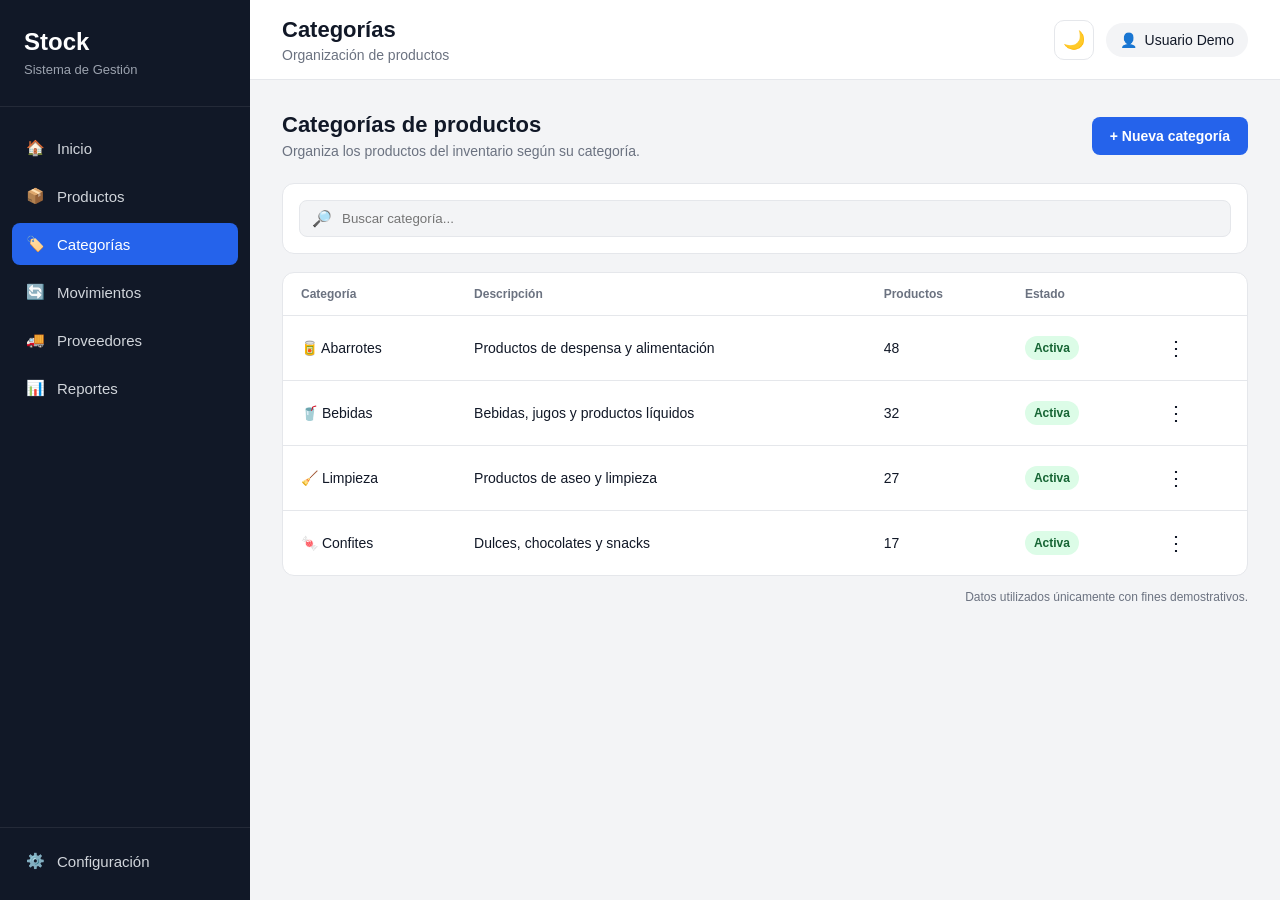
==== pages/categorias.html @ 39310c09 "feat:crear categorias" ====
<!DOCTYPE html>
<html lang="es">
<head>
    <meta charset="UTF-8">
    <meta name="viewport" content="width=device-width, initial-scale=1.0">

    <title>Categorías | Sistema de Stock</title>

    <link rel="stylesheet" href="../css/styles.css">
</head>

<body>

<div class="app">

    <aside class="sidebar">

        <div class="sidebar-logo">
            <h2>Stock</h2>
            <span>Sistema de Gestión</span>
        </div>

        <nav class="sidebar-menu">

            <a href="../index.html" class="menu-item">
                <span>🏠</span>
                Inicio
            </a>

            <a href="productos.html" class="menu-item">
                <span>📦</span>
                Productos
            </a>

            <a href="categorias.html" class="menu-item active">
                <span>🏷️</span>
                Categorías
            </a>

            <a href="movimientos.html" class="menu-item">
                <span>🔄</span>
                Movimientos
            </a>

            <a href="proveedores.html" class="menu-item">
                <span>🚚</span>
                Proveedores
            </a>

            <a href="reportes.html" class="menu-item">
                <span>📊</span>
                Reportes
            </a>

        </nav>

        <div class="sidebar-footer">

            <a href="configuracion.html" class="menu-item">
                <span>⚙️</span>
                Configuración
            </a>

        </div>

    </aside>


    <main class="main-content">

        <header class="topbar">

            <div>
                <h1>Categorías</h1>
                <p>Organización de productos</p>
            </div>

            <div class="topbar-actions">

                <button id="theme-toggle"
                        class="theme-toggle"
                        title="Cambiar tema">
                    🌙
                </button>

                <div class="demo-user">
                    <span>👤</span>
                    Usuario Demo
                </div>

            </div>

        </header>


        <section class="page-content">

            <div class="page-header">

                <div>
                    <h2>Categorías de productos</h2>
                    <p>
                        Organiza los productos del inventario
                        según su categoría.
                    </p>
                </div>

                <button class="primary-button">
                    + Nueva categoría
                </button>

            </div>


            <div class="toolbar">

                <div class="search-box">
                    <span>🔎</span>

                    <input
                        type="text"
                        placeholder="Buscar categoría..."
                    >
                </div>

            </div>


            <div class="table-container">

                <table class="data-table">

                    <thead>
                        <tr>
                            <th>Categoría</th>
                            <th>Descripción</th>
                            <th>Productos</th>
                            <th>Estado</th>
                            <th></th>
                        </tr>
                    </thead>

                    <tbody>

                        <tr>
                            <td>🥫 Abarrotes</td>
                            <td>Productos de despensa y alimentación</td>
                            <td>48</td>

                            <td>
                                <span class="status normal">
                                    Activa
                                </span>
                            </td>

                            <td>
                                <button class="table-action">⋮</button>
                            </td>
                        </tr>


                        <tr>
                            <td>🥤 Bebidas</td>
                            <td>Bebidas, jugos y productos líquidos</td>
                            <td>32</td>

                            <td>
                                <span class="status normal">
                                    Activa
                                </span>
                            </td>

                            <td>
                                <button class="table-action">⋮</button>
                            </td>
                        </tr>


                        <tr>
                            <td>🧹 Limpieza</td>
                            <td>Productos de aseo y limpieza</td>
                            <td>27</td>

                            <td>
                                <span class="status normal">
                                    Activa
                                </span>
                            </td>

                            <td>
                                <button class="table-action">⋮</button>
                            </td>
                        </tr>


                        <tr>
                            <td>🍬 Confites</td>
                            <td>Dulces, chocolates y snacks</td>
                            <td>17</td>

                            <td>
                                <span class="status normal">
                                    Activa
                                </span>
                            </td>

                            <td>
                                <button class="table-action">⋮</button>
                            </td>
                        </tr>

                    </tbody>

                </table>

            </div>


            <p class="demo-note">
                Datos utilizados únicamente con fines demostrativos.
            </p>

        </section>

    </main>

</div>

<script src="../js/app.js"></script>

</body>
</html>
---- css/styles.css ----
/* ==============================
   CONFIGURACIÓN GENERAL
================================= */

* {
    margin: 0;
    padding: 0;
    box-sizing: border-box;
}

:root {
    --sidebar-bg: #111827;
    --sidebar-hover: #1f2937;
    --sidebar-active: #2563eb;

    --background: #f3f4f6;
    --surface: #ffffff;

    --text-primary: #111827;
    --text-secondary: #6b7280;

    --border: #e5e7eb;

    --primary: #2563eb;
    --primary-hover: #1d4ed8;

    --radius: 12px;
}

body {
    font-family: Arial, Helvetica, sans-serif;
    background: var(--background);
    color: var(--text-primary);
}

button,
a {
    font-family: inherit;
}

a {
    text-decoration: none;
}


/* ==============================
   ESTRUCTURA PRINCIPAL
================================= */

.app {
    display: flex;
    min-height: 100vh;
}


/* ==============================
   SIDEBAR
================================= */

.sidebar {
    width: 250px;
    min-height: 100vh;

    background: var(--sidebar-bg);
    color: white;

    display: flex;
    flex-direction: column;

    position: fixed;
    top: 0;
    left: 0;
}

.sidebar-logo {
    padding: 28px 24px;
    border-bottom: 1px solid rgba(255,255,255,0.08);
}

.sidebar-logo h2 {
    font-size: 24px;
    margin-bottom: 4px;
}

.sidebar-logo span {
    font-size: 13px;
    color: #9ca3af;
}


/* ==============================
   MENÚ
================================= */

.sidebar-menu {
    padding: 20px 12px;
    flex: 1;
}

.menu-item {
    display: flex;
    align-items: center;
    gap: 12px;

    color: #d1d5db;

    padding: 12px 14px;
    margin-bottom: 6px;

    border-radius: 8px;

    font-size: 15px;

    transition: 0.2s ease;
}

.menu-item:hover {
    background: var(--sidebar-hover);
    color: white;
}

.menu-item.active {
    background: var(--sidebar-active);
    color: white;
}

.sidebar-footer {
    padding: 12px;
    border-top: 1px solid rgba(255,255,255,0.08);
}


/* ==============================
   CONTENIDO PRINCIPAL
================================= */

.main-content {
    margin-left: 250px;
    width: calc(100% - 250px);
    min-height: 100vh;
}


/* ==============================
   TOPBAR
================================= */

.topbar {
    background: var(--surface);

    min-height: 80px;

    display: flex;
    align-items: center;
    justify-content: space-between;

    padding: 16px 32px;

    border-bottom: 1px solid var(--border);
}

.topbar h1 {
    font-size: 22px;
    margin-bottom: 4px;
}

.topbar p {
    color: var(--text-secondary);
    font-size: 14px;
}

.demo-user {
    display: flex;
    align-items: center;
    gap: 8px;

    padding: 9px 14px;

    background: var(--background);

    border-radius: 20px;

    font-size: 14px;
}


/* ==============================
   DASHBOARD
================================= */

.dashboard {
    padding: 32px;
}

.welcome {
    margin-bottom: 28px;
}

.welcome h2 {
    font-size: 24px;
    margin-bottom: 6px;
}

.welcome p {
    color: var(--text-secondary);
    font-size: 15px;
}


/* ==============================
   TARJETAS ESTADÍSTICAS
================================= */

.stats {
    display: grid;

    grid-template-columns:
        repeat(4, minmax(180px, 1fr));

    gap: 20px;

    margin-bottom: 28px;
}

.stat-card {
    background: var(--surface);

    border: 1px solid var(--border);

    border-radius: var(--radius);

    padding: 22px;

    display: flex;
    align-items: center;

    gap: 16px;

    transition: 0.2s ease;
}

.stat-card:hover {
    transform: translateY(-2px);

    box-shadow:
        0 8px 20px rgba(0,0,0,0.06);
}

.stat-icon {
    width: 48px;
    height: 48px;

    display: flex;
    align-items: center;
    justify-content: center;

    background: #eff6ff;

    border-radius: 10px;

    font-size: 23px;
}

.stat-card p {
    color: var(--text-secondary);

    font-size: 13px;

    margin-bottom: 5px;
}

.stat-card h3 {
    font-size: 25px;
}


/* ==============================
   PANELES
================================= */

.dashboard-grid {
    display: grid;

    grid-template-columns:
        2fr 1fr;

    gap: 20px;
}

.panel {
    background: var(--surface);

    border: 1px solid var(--border);

    border-radius: var(--radius);

    padding: 22px;

    min-height: 220px;
}

.panel-header {
    display: flex;
    justify-content: space-between;
    align-items: center;

    margin-bottom: 20px;
}

.panel-header h3 {
    font-size: 17px;
}

.panel-header button {
    border: none;

    background: transparent;

    color: var(--primary);

    cursor: pointer;

    font-size: 14px;
}

.panel-header button:hover {
    color: var(--primary-hover);
}

.placeholder {
    color: var(--text-secondary);

    font-size: 14px;

    line-height: 1.6;

    padding: 30px;

    text-align: center;

    border: 2px dashed var(--border);

    border-radius: 8px;
}

/* ==============================
   MODO OSCURO
================================= */

body.dark-mode {
    --background: #0f172a;
    --surface: #1e293b;

    --text-primary: #f8fafc;
    --text-secondary: #94a3b8;

    --border: #334155;

    --sidebar-bg: #020617;
    --sidebar-hover: #1e293b;
    --sidebar-active: #2563eb;
}

/* ==============================
   ACCIONES TOPBAR
================================= */

.topbar-actions {
    display: flex;
    align-items: center;
    gap: 12px;
}

.theme-toggle {
    width: 40px;
    height: 40px;

    display: flex;
    align-items: center;
    justify-content: center;

    border: 1px solid var(--border);
    border-radius: 10px;

    background: var(--surface);
    color: var(--text-primary);

    font-size: 18px;

    cursor: pointer;

    transition: 0.2s ease;
}

.theme-toggle:hover {
    background: var(--background);
    transform: translateY(-1px);
}


/* Transición entre temas */

body,
.topbar,
.stat-card,
.panel,
.demo-user,
.theme-toggle {
    transition:
        background-color 0.25s ease,
        color 0.25s ease,
        border-color 0.25s ease;
}


/* Ajustes específicos modo oscuro */

body.dark-mode .stat-icon {
    background: #334155;
}

body.dark-mode .demo-user {
    background: #334155;
}

body.dark-mode .placeholder {
    background: rgba(15, 23, 42, 0.25);
}

/* ==============================
   RESPONSIVE
================================= */

@media (max-width: 1100px) {

    .stats {
        grid-template-columns:
            repeat(2, 1fr);
    }

}

@media (max-width: 750px) {

    .sidebar {
        width: 75px;
    }

    .sidebar-logo span,
    .menu-item:not(.active) {
        font-size: 0;
    }

    .sidebar-logo h2 {
        font-size: 16px;
    }

    .main-content {
        margin-left: 75px;
        width: calc(100% - 75px);
    }

    .stats {
        grid-template-columns: 1fr;
    }

    .dashboard-grid {
        grid-template-columns: 1fr;
    }

    .dashboard {
        padding: 20px;
    }

    .topbar {
        padding: 16px 20px;
    }
}

/* ==============================
   CONTENIDO DE PÁGINAS
================================= */

.page-content {
    padding: 32px;
}

.page-header {
    display: flex;
    justify-content: space-between;
    align-items: center;
    gap: 20px;

    margin-bottom: 24px;
}

.page-header h2 {
    font-size: 22px;
    margin-bottom: 5px;
}

.page-header p {
    color: var(--text-secondary);
    font-size: 14px;
}


/* ==============================
   BOTONES
================================= */

.primary-button {
    background: var(--primary);
    color: white;

    border: none;
    border-radius: 8px;

    padding: 11px 18px;

    font-size: 14px;
    font-weight: 600;

    cursor: pointer;

    transition: 0.2s ease;
}

.primary-button:hover {
    background: var(--primary-hover);
}


/* ==============================
   BÚSQUEDA Y FILTROS
================================= */

.toolbar {
    display: flex;
    gap: 12px;
    flex-wrap: wrap;

    background: var(--surface);

    border: 1px solid var(--border);
    border-radius: var(--radius);

    padding: 16px;

    margin-bottom: 18px;
}

.search-box {
    flex: 1;

    min-width: 240px;

    display: flex;
    align-items: center;

    gap: 10px;

    border: 1px solid var(--border);
    border-radius: 8px;

    padding: 0 12px;

    background: var(--background);
}

.search-box input {
    width: 100%;

    border: none;
    outline: none;

    background: transparent;
    color: var(--text-primary);

    padding: 10px 0;
}

.toolbar select {
    border: 1px solid var(--border);
    border-radius: 8px;

    padding: 10px 12px;

    background: var(--background);
    color: var(--text-primary);

    outline: none;
}


/* ==============================
   TABLAS
================================= */

.table-container {
    background: var(--surface);

    border: 1px solid var(--border);
    border-radius: var(--radius);

    overflow-x: auto;
}

.data-table {
    width: 100%;

    border-collapse: collapse;

    min-width: 750px;
}

.data-table th {
    text-align: left;

    padding: 14px 18px;

    color: var(--text-secondary);

    font-size: 12px;
    font-weight: 600;

    border-bottom: 1px solid var(--border);
}

.data-table td {
    padding: 16px 18px;

    font-size: 14px;

    border-bottom: 1px solid var(--border);
}

.data-table tbody tr:last-child td {
    border-bottom: none;
}

.data-table tbody tr:hover {
    background: var(--background);
}


/* ==============================
   ESTADOS
================================= */

.status {
    display: inline-block;

    padding: 5px 9px;

    border-radius: 20px;

    font-size: 12px;
    font-weight: 600;
}

.status.normal {
    background: #dcfce7;
    color: #166534;
}

.status.warning {
    background: #fef3c7;
    color: #92400e;
}

.status.danger {
    background: #fee2e2;
    color: #991b1b;
}


/* ==============================
   ACCIONES TABLA
================================= */

.table-action {
    border: none;

    background: transparent;
    color: var(--text-primary);

    cursor: pointer;

    font-size: 20px;

    padding: 4px 8px;

    border-radius: 6px;
}

.table-action:hover {
    background: var(--background);
}


/* ==============================
   INDICADOR DEMO
================================= */

.demo-note {
    margin-top: 14px;

    text-align: right;

    color: var(--text-secondary);

    font-size: 12px;
}


/* ==============================
   RESPONSIVE PÁGINAS
================================= */

@media (max-width: 750px) {

    .page-content {
        padding: 20px;
    }

    .page-header {
        align-items: flex-start;
        flex-direction: column;
    }

}
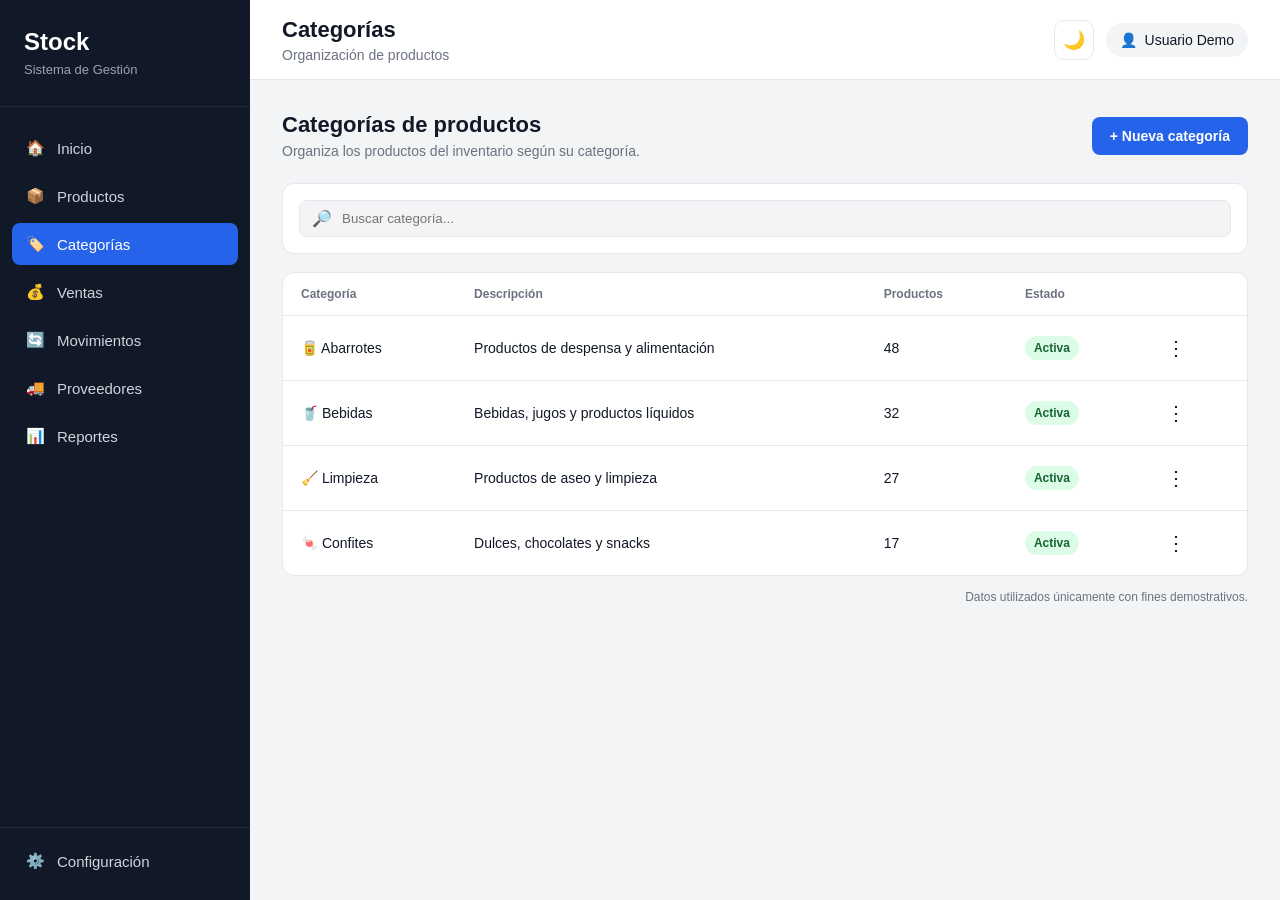
==== commit cbcedd76: "fix: mantener opcion de ventas visible en todas las vistas" ====
--- a/pages/categorias.html
+++ b/pages/categorias.html
@@ -35,6 +35,11 @@
             <a href="categorias.html" class="menu-item active">
                 <span>🏷️</span>
                 Categorías
+            </a>
+
+            <a href="ventas.html" class="menu-item">
+                <span>💰</span>
+                Ventas
             </a>
 
             <a href="movimientos.html" class="menu-item">
--- a/css/styles.css
+++ b/css/styles.css
@@ -729,4 +729,183 @@
         flex-direction: column;
     }
 
+}
+
+/* ==============================
+   VENTAS
+================================= */
+
+.sales-layout {
+    display: grid;
+
+    grid-template-columns:
+        minmax(0, 1.4fr)
+        minmax(320px, 1fr);
+
+    gap: 20px;
+}
+
+.sale-search {
+    margin-bottom: 18px;
+}
+
+.sale-products {
+    display: flex;
+    flex-direction: column;
+
+    gap: 10px;
+}
+
+.sale-product {
+    width: 100%;
+
+    display: flex;
+    justify-content: space-between;
+    align-items: center;
+
+    padding: 14px;
+
+    border: 1px solid var(--border);
+    border-radius: 8px;
+
+    background: var(--background);
+    color: var(--text-primary);
+
+    cursor: pointer;
+
+    text-align: left;
+
+    transition: 0.2s ease;
+}
+
+.sale-product:hover {
+    border-color: var(--primary);
+    transform: translateY(-1px);
+}
+
+.sale-product div {
+    display: flex;
+    flex-direction: column;
+
+    gap: 4px;
+}
+
+.sale-product span {
+    color: var(--text-secondary);
+    font-size: 12px;
+}
+
+
+/* CARRITO */
+
+.sale-cart {
+    display: flex;
+    flex-direction: column;
+
+    gap: 10px;
+
+    margin-bottom: 20px;
+}
+
+.cart-item {
+    display: flex;
+    justify-content: space-between;
+    align-items: center;
+
+    padding: 12px 0;
+
+    border-bottom: 1px solid var(--border);
+}
+
+.cart-item div {
+    display: flex;
+    flex-direction: column;
+
+    gap: 4px;
+}
+
+.cart-item span {
+    color: var(--text-secondary);
+    font-size: 12px;
+}
+
+
+/* TOTAL */
+
+.sale-total {
+    display: flex;
+    justify-content: space-between;
+    align-items: center;
+
+    padding: 18px 0;
+
+    border-top: 2px solid var(--border);
+
+    font-size: 18px;
+}
+
+.sale-total strong {
+    font-size: 25px;
+}
+
+
+/* MEDIOS DE PAGO */
+
+.payment-section {
+    margin-top: 10px;
+}
+
+.payment-section label {
+    display: block;
+
+    margin-bottom: 10px;
+
+    color: var(--text-secondary);
+
+    font-size: 13px;
+}
+
+.payment-options {
+    display: grid;
+
+    grid-template-columns:
+        repeat(2, 1fr);
+
+    gap: 8px;
+
+    margin-bottom: 18px;
+}
+
+.payment-options button {
+    padding: 11px;
+
+    border: 1px solid var(--border);
+    border-radius: 8px;
+
+    background: var(--background);
+    color: var(--text-primary);
+
+    cursor: pointer;
+
+    transition: 0.2s ease;
+}
+
+.payment-options button:hover {
+    border-color: var(--primary);
+    background: var(--surface);
+}
+
+.confirm-sale {
+    width: 100%;
+}
+
+
+/* RESPONSIVE */
+
+@media (max-width: 900px) {
+
+    .sales-layout {
+        grid-template-columns: 1fr;
+    }
+
 }
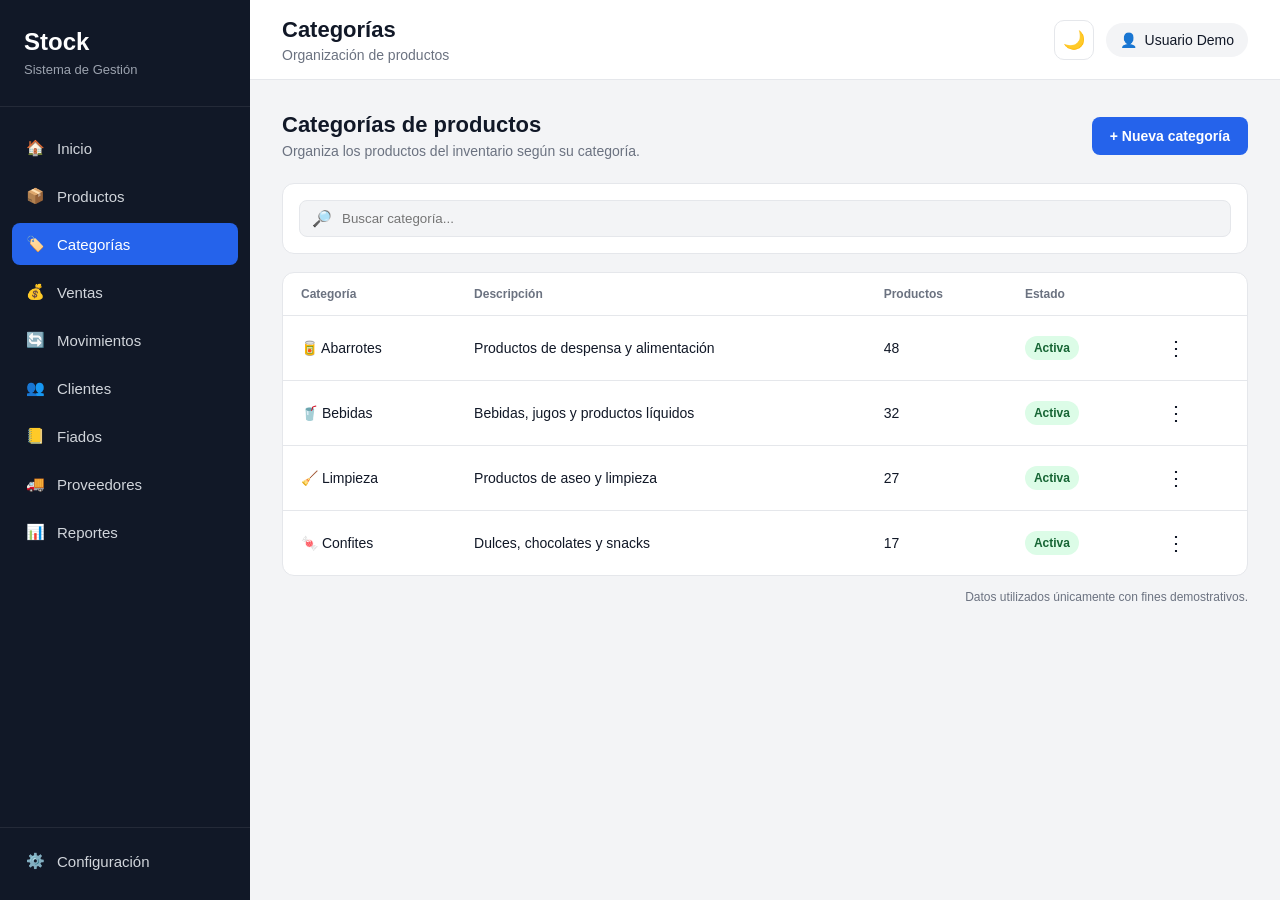
==== commit 1d7c5b19: "feat: agregar vista de fiados y actualizar navegacion" ====
--- a/pages/categorias.html
+++ b/pages/categorias.html
@@ -45,6 +45,16 @@
             <a href="movimientos.html" class="menu-item">
                 <span>🔄</span>
                 Movimientos
+            </a>
+
+            <a href="clientes.html" class="menu-item">
+                <span>👥</span>
+                Clientes
+            </a>
+
+            <a href="fiados.html" class="menu-item">
+                <span>📒</span>
+                Fiados
             </a>
 
             <a href="proveedores.html" class="menu-item">
--- a/css/styles.css
+++ b/css/styles.css
@@ -908,4 +908,188 @@
         grid-template-columns: 1fr;
     }
 
+}
+/* ==============================
+   FIADOS
+================================= */
+
+.debt-summary {
+    display: grid;
+
+    grid-template-columns:
+        repeat(2, minmax(200px, 280px));
+
+    gap: 16px;
+
+    margin-bottom: 20px;
+}
+
+
+.fiado-layout {
+    display: grid;
+
+    grid-template-columns:
+        minmax(280px, 0.8fr)
+        minmax(450px, 1.5fr);
+
+    gap: 20px;
+}
+
+
+.fiado-search {
+    margin-bottom: 16px;
+}
+
+
+/* CLIENTES */
+
+.debt-client {
+    display: flex;
+    justify-content: space-between;
+    align-items: center;
+
+    padding: 14px;
+
+    margin-bottom: 8px;
+
+    border: 1px solid var(--border);
+    border-radius: 8px;
+
+    background: var(--background);
+
+    cursor: pointer;
+
+    transition: 0.2s ease;
+}
+
+.debt-client:hover {
+    border-color: var(--primary);
+}
+
+.debt-client div {
+    display: flex;
+    flex-direction: column;
+
+    gap: 4px;
+}
+
+.debt-client span {
+    color: var(--text-secondary);
+
+    font-size: 12px;
+}
+
+.active-client {
+    border-color: var(--primary);
+}
+
+
+/* DETALLE DE DEUDA */
+
+.client-debt-header {
+    display: flex;
+    justify-content: space-between;
+    align-items: flex-start;
+
+    padding-bottom: 18px;
+
+    border-bottom: 1px solid var(--border);
+}
+
+.client-code {
+    color: var(--text-secondary);
+
+    font-size: 12px;
+}
+
+.client-debt-header h3 {
+    margin-top: 4px;
+}
+
+
+.current-debt {
+    display: flex;
+    flex-direction: column;
+
+    text-align: right;
+
+    gap: 4px;
+}
+
+.current-debt span {
+    color: var(--text-secondary);
+
+    font-size: 12px;
+}
+
+.current-debt strong {
+    font-size: 22px;
+}
+
+
+/* HISTORIAL */
+
+.debt-history {
+    margin-top: 20px;
+}
+
+.history-header,
+.history-row {
+    display: grid;
+
+    grid-template-columns:
+        130px 1fr 110px;
+
+    gap: 12px;
+
+    padding: 12px 8px;
+}
+
+.history-header {
+    color: var(--text-secondary);
+
+    font-size: 12px;
+
+    border-bottom: 1px solid var(--border);
+}
+
+.history-row {
+    font-size: 14px;
+
+    border-bottom: 1px solid var(--border);
+}
+
+.history-row strong {
+    text-align: right;
+}
+
+
+.debt-add {
+    color: #dc2626;
+}
+
+.debt-payment {
+    color: #16a34a;
+}
+
+
+.debt-button {
+    margin-top: 20px;
+
+    width: 100%;
+}
+
+
+/* RESPONSIVE */
+
+@media (max-width: 900px) {
+
+    .fiado-layout {
+        grid-template-columns: 1fr;
+    }
+
+    .debt-summary {
+        grid-template-columns: 1fr;
+    }
+
 }
